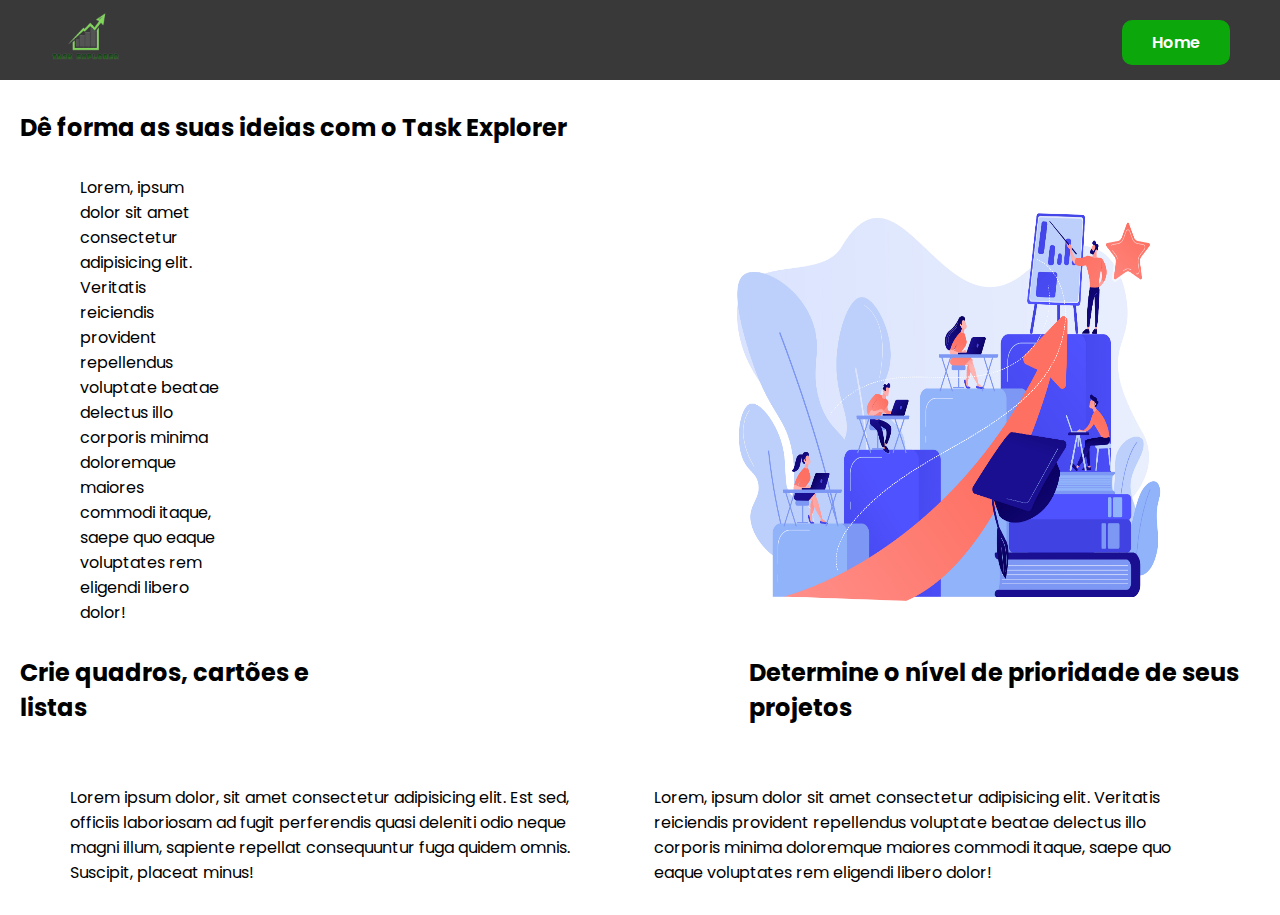
==== funcoes.html @ 201406ca "Add files via upload" ====
<!DOCTYPE html>
<html lang="pt-br">
  <head>
    <meta charset="UTF-8" />
    <meta name="viewport" content="width=device-width, initial-scale=1.0" />
    <link
      href="https://fonts.googleapis.com/css?family=Nunito:400,600,700,800,900"
      rel="stylesheet"
    />
    <link rel="stylesheet" href="css/ferramentas.css" />
    <link rel="icon" href="img/task.png" />

    <title>Funções</title>
  </head>
  <body>
    <header>
      <nav class="menu">
        <div class="logo">
          <a href="homepage.html"
            ><img src="img/task.png" alt="logo" draggable="false"
          /></a>
        </div>
        <ul class="lista">
          <li id="login">
            <a href="painel.php">Home</a>
          </li>
        </ul>
      </nav>
    </header>

    <section>
      <!-- <article class="content_image">
        <img
          src="img/img02.jpg"
          alt=""
          srcset=""
          class="image"
          draggable="false"
        />
      </article>-->
      <h2 class="h2-content">Dê forma as suas ideias com o Task Explorer</h2>
      <article class="main_content_left">
        <p>
          Lorem, ipsum dolor sit amet consectetur adipisicing elit. Veritatis
          reiciendis provident repellendus voluptate beatae delectus illo
          corporis minima doloremque maiores commodi itaque, saepe quo eaque
          voluptates rem eligendi libero dolor!
        </p>
        <img
          src="img/img02.jpg"
          alt=""
          srcset=""
          class="image"
          draggable="false"
        />
      </article>

      <article class="content-h2">
        <h2 class="h2-right">Crie quadros, cartões e listas</h2>
        <h2 class="h2-left">
          Determine o nível de prioridade de seus projetos
        </h2>
      </article>

      <article class="main_content_right">
        <p>
          Lorem ipsum dolor, sit amet consectetur adipisicing elit. Est sed,
          officiis laboriosam ad fugit perferendis quasi deleniti odio neque
          magni illum, sapiente repellat consequuntur fuga quidem omnis.
          Suscipit, placeat minus!
        </p>
        <p>
          Lorem, ipsum dolor sit amet consectetur adipisicing elit. Veritatis
          reiciendis provident repellendus voluptate beatae delectus illo
          corporis minima doloremque maiores commodi itaque, saepe quo eaque
          voluptates rem eligendi libero dolor!
        </p>
      </article>
    </section>
  </body>
</html>
---- css/ferramentas.css ----
@import url("https://fonts.googleapis.com/css2?family=Poppins:wght@200;300;400;500;600;700;800&display=swap");

* {
  margin: 0;
  padding: 0;
}

html {
  font-family: "Poppins", "Nunito";
}

.logo {
  margin-top: 0;
}

.logo img {
  margin-left: 50px;
  width: 70px;
  height: 70px;
  padding: 0;
}

.d-flex {
  display: -ms-flexbox !important;
  display: flex !important;
}

.d-flex img {
  margin-left: 10px;
  margin-top: 0;
  margin-right: 810px;
  width: 70px;
  height: 70px;
  padding: 0;
}

.menu {
  background-color: rgba(0, 0, 0, 0.776);
  display: inline-flex;
  flex-direction: row;
  justify-content: space-between;
  height: 80px;
  width: 100%;
}

#login {
  margin-top: 20px;
  margin-bottom: 20px;
  margin-right: 50px;
  display: inline-block;
  padding: 10px;
  border-radius: 10px;
  transition: 1s;
  background-color: #0ba70b;
}

#login a {
  color: rgb(255, 255, 255);
  font-weight: 600;
  background: none;
  padding: 0 20px;
  text-decoration: none;
}

#login:hover {
  opacity: 0.5;
  padding: 15px;
}

.section {
  display: flex;
  width: 100%;
  height: 100%;
  border: none;
}

.main_content_left {
  display: flex;

  /* Lembrar: quebrar texto e colocar imagem do lado */
}

.h2-content {
  padding: 30px 20px;
}

.main_content_left,
p {
  padding: 0 40px;
}

.main_content_left .image {
  width: 500px;
  margin-left: 400px;
  padding: 0px 40px;
}

.main_content_right {
  display: flex;
  padding: 30px 30px;
}

.content-h2 {
  display: flex;
  padding: 30px 20px;
}

.h2-left {
  margin-left: 220px;
}

.h2-right {
  margin-right: 200px;
}
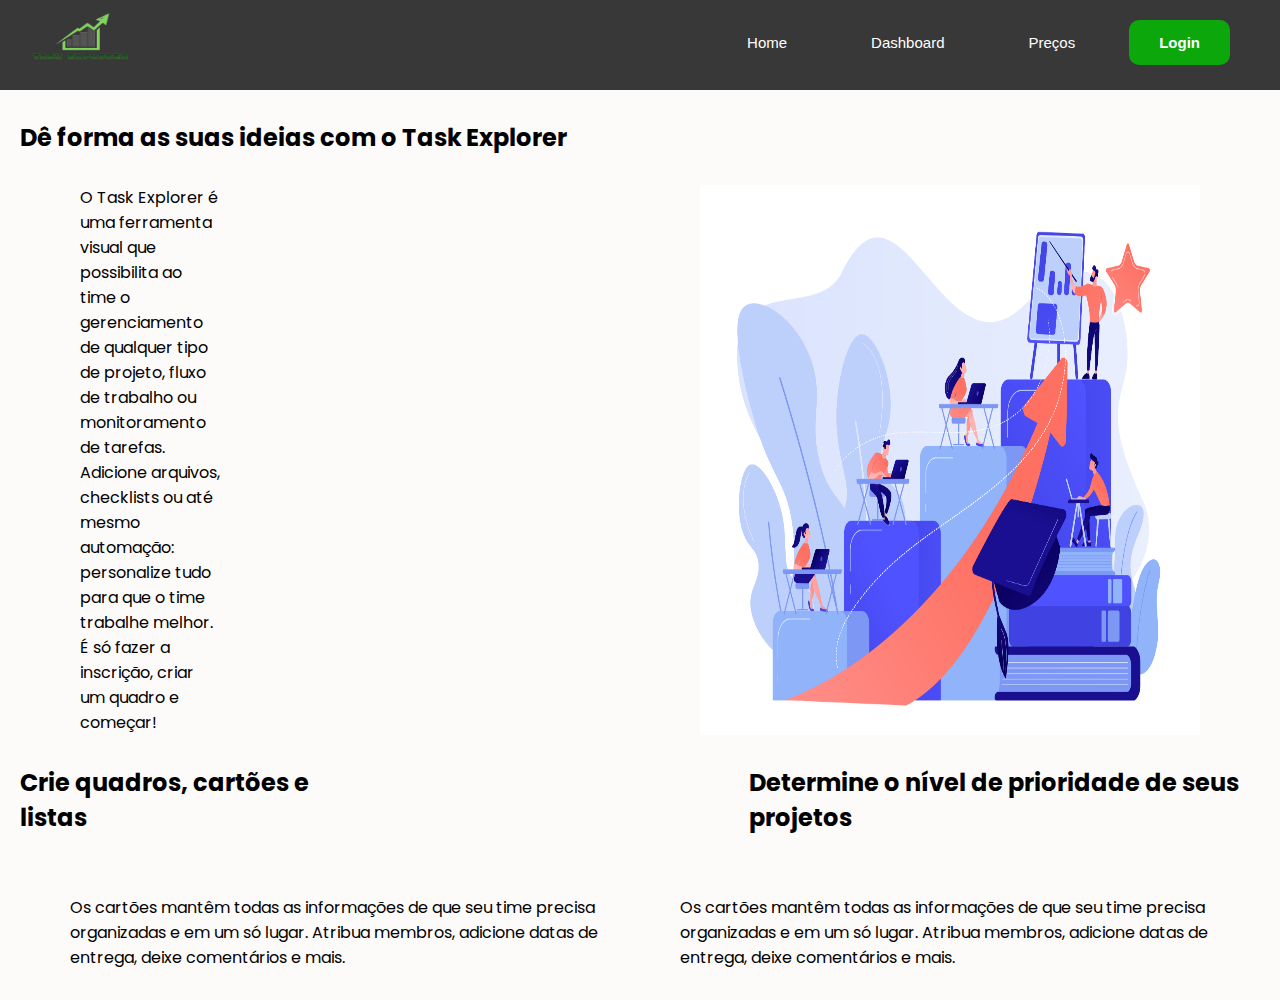
==== commit 11862bd1: "Update funcoes.html" ====
--- a/funcoes.html
+++ b/funcoes.html
@@ -8,6 +8,8 @@
       rel="stylesheet"
     />
     <link rel="stylesheet" href="css/ferramentas.css" />
+    <link href="css/style2.css" rel="stylesheet" />
+    <link href="css/precos.css" rel="stylesheet">
     <link rel="icon" href="img/task.png" />
 
     <title>Funções</title>
@@ -21,8 +23,12 @@
           /></a>
         </div>
         <ul class="lista">
+          <li><a href="homepage.html">Home</a></li>
+          <!-- <ul class="lista"> -->
+          <li><a href="painel.php">Dashboard</a></li>
+          <li><a href="precos.html">Preços</a></li>
           <li id="login">
-            <a href="painel.php">Home</a>
+              <a href="index.php">Login</a>
           </li>
         </ul>
       </nav>
@@ -41,10 +47,11 @@
       <h2 class="h2-content">Dê forma as suas ideias com o Task Explorer</h2>
       <article class="main_content_left">
         <p>
-          Lorem, ipsum dolor sit amet consectetur adipisicing elit. Veritatis
-          reiciendis provident repellendus voluptate beatae delectus illo
-          corporis minima doloremque maiores commodi itaque, saepe quo eaque
-          voluptates rem eligendi libero dolor!
+          O Task Explorer é uma ferramenta visual que possibilita ao time o 
+          gerenciamento de qualquer tipo de projeto, fluxo de trabalho ou 
+          monitoramento de tarefas. Adicione arquivos, checklists ou até mesmo 
+          automação: personalize tudo para que o time trabalhe melhor. É só 
+          fazer a inscrição, criar um quadro e começar!
         </p>
         <img
           src="img/img02.jpg"
@@ -64,16 +71,14 @@
 
       <article class="main_content_right">
         <p>
-          Lorem ipsum dolor, sit amet consectetur adipisicing elit. Est sed,
-          officiis laboriosam ad fugit perferendis quasi deleniti odio neque
-          magni illum, sapiente repellat consequuntur fuga quidem omnis.
-          Suscipit, placeat minus!
+          Os cartões mantêm todas as informações de que seu time
+          precisa organizadas e em um só lugar. Atribua membros, 
+          adicione datas de entrega, deixe comentários e mais.
         </p>
         <p>
-          Lorem, ipsum dolor sit amet consectetur adipisicing elit. Veritatis
-          reiciendis provident repellendus voluptate beatae delectus illo
-          corporis minima doloremque maiores commodi itaque, saepe quo eaque
-          voluptates rem eligendi libero dolor!
+          Os cartões mantêm todas as informações de que seu time
+          precisa organizadas e em um só lugar. Atribua membros,
+          adicione datas de entrega, deixe comentários e mais.
         </p>
       </article>
     </section>
--- a/css/style2.css
+++ b/css/style2.css
@@ -0,0 +1,355 @@
+/*Topo*/
+.main_header {
+  width: 100%;
+  background-color: #2d3142;
+}
+
+.main_header .main_header_content {
+  max-width: 1300px;
+  margin: 0 auto;
+  display: flex;
+  flex-wrap: wrap;
+}
+
+.main_header .main_header_content .logo {
+  flex-basis: 330px;
+  padding: 20px;
+  width: 290px;
+}
+
+.main_header .main_header_content .main_header_content_menu {
+  flex-basis: calc(100% - 330px);
+  display: flex;
+  justify-content: flex-end;
+}
+
+.main_header_content_menu ul {
+  display: flex;
+  align-items: stretch;
+}
+
+.main_header_content_menu ul li {
+  list-style: none;
+  display: flex;
+  align-items: center;
+}
+
+.main_header_content_menu ul li a {
+  padding: 0 26px;
+  display: flex;
+  align-items: center;
+  height: 100%;
+  color: #d36833;
+}
+
+.main_header_content_menu ul li a:hover {
+  color: #fff;
+  background-color: #d36833;
+}
+/*FIM - TOPO*/
+
+/*INICIO - 1ª DOBRA*/
+
+.main_cta {
+  width: 100%;
+  background-image: url("../IMG/bg_main_home.png");
+  background-color: #2d3142;
+  background-repeat: no-repeat;
+  background-position: center center;
+  background-size: cover;
+}
+.main_cta .main_cta_content {
+  max-width: 1300px;
+  margin: 0 auto;
+}
+.main_cta .main_cta_content h1 {
+  font-size: 3em;
+  color: #fff;
+  font-weight: 700;
+  text-align: center;
+}
+
+.main_cta .main_cta_content p {
+  font-size: 1.875em;
+  color: #fff;
+  font-weight: 400;
+  text-align: center;
+  margin: 20px 0;
+}
+.main_cta .main_cta_content .btn {
+  background-color: #d36833;
+  color: #fff;
+  font-size: 0.8em;
+  padding: 10px 40px;
+  border-radius: 5px;
+  -moz-border-radius: 5px;
+  -webkit-border-radius: 5px;
+}
+
+.main_cta .main_cta_content .main_cta_content_spacer {
+  margin: 0 auto;
+  max-width: 1300px;
+  padding: 170px 40px;
+}
+
+/*FIM - 1ª DOBRA*/
+
+/*INICIO SESSÃO DE ARTIGOS*/
+.main_blog {
+  max-width: calc(1300px - 40px);
+  padding: 0 20px;
+  margin: 0 auto;
+  display: flex;
+  justify-content: space-between;
+  flex-wrap: wrap;
+  background-color: #fff;
+}
+
+.main_blog_header {
+  flex-basis: 100%;
+  margin: 30px 0;
+}
+
+.main_blog_header h1 {
+  color: #333;
+  margin-bottom: 5px;
+  font-size: 1.8em;
+}
+
+.main_blog article {
+  flex-basis: calc(25% - 20px);
+  margin-bottom: 30px;
+  opacity: 0.7;
+}
+
+.main_blog article:hover {
+  opacity: 1;
+}
+
+.main_blog article p {
+  margin: 10px 0;
+}
+
+.main_blog article img {
+  width: 100%;
+}
+
+.category {
+  margin: 10px 0;
+  font-size: 0.875em;
+  color: #d36833;
+}
+
+.main_blog article h2 {
+  font-weight: 300;
+  color: #333;
+  font-size: 1.2em;
+}
+
+.main_blog article h2 a {
+  color: #333;
+}
+/*FIM SESSÃO DE ARTIGOS*/
+
+
+
+/*INCICIO DOBRA CURSOS*/
+.main_course {
+  width: 100%;
+}
+
+.main_course_header {
+  max-width: 780px;
+  margin: 0 auto;
+  text-align: center;
+  color: #333;
+  margin-bottom: 40px;
+}
+
+.main_course_header img {
+  margin-bottom: 20px;
+}
+
+.main_course_header h1 {
+  font-size: 3em;
+  margin-bottom: 10px;
+  color: #333;
+}
+
+.main_course_content {
+  max-width: 1300px;
+  margin: 0 auto;
+  display: flex;
+  flex-wrap: wrap;
+  justify-content: space-around;
+  margin-bottom: 40px;
+}
+.main_course_content article {
+  flex-basis: 48%;
+  margin: 20px 0;
+  background-color: #ebebeb;
+  border-radius: 5px;
+  -moz-border-radius: 5px;
+  -webkit-border-radius: 5px;
+  padding: 20px;
+}
+
+.main_course_content article h2 {
+  font-size: 1.3em;
+  color: #333;
+  margin-bottom: 4px;
+}
+
+.main_course_content article p {
+  font-size: 0.9em;
+  color: #333;
+}
+/*FIM DOBRA CURSOS*/
+
+
+
+/*INICIO DOBRA RODAPÉ*/
+.main_optin_footer {
+  width: 100%;
+  background-color: #f7f7f7;
+}
+
+.main_optin_footer_content {
+  max-width: 1300px;
+  padding: 40px 0;
+  text-align: center;
+  color: #ffffff;
+  margin: 0 auto;
+}
+.main_optin_footer_content h1 {
+  font-size: 1.4em;
+  margin-bottom: 40px;
+}
+
+.main_optin_footer_content .btn {
+  color: #fff;
+  padding: 10px 20px;
+  font-size: 1.2em;
+  background-color: #d36833;
+  border-radius: 5px;
+}
+.main_optin_footer_content a:hover {
+  background-color: #2d3142;
+  color: #fff;
+}
+
+.main_footer {
+  max-width: 1300px;
+  padding: 40px 0;
+  margin: 0 20px;
+  color: #333;
+  display: flex;
+  justify-content: space-between;
+  flex-wrap: wrap;
+}
+
+.main_footer header {
+  flex-basis: 100%;
+}
+
+.main_footer header h1 {
+  font-size: 1.4em;
+  margin-bottom: 40px;
+}
+
+.main_footer article h2 {
+  margin-bottom: 20px;
+}
+
+.main_footer article ul li {
+  list-style: none;
+  margin: 5px 0;
+}
+.main_footer article ul li a {
+  color: #333;
+}
+.main_footer article ul li a:hover {
+  text-decoration: underline;
+}
+.main_footer_our_pages,
+.main_footer_links {
+  flex-basis: 25%;
+}
+
+.main_footer_about {
+  flex-basis: 50%;
+}
+.main_footer_rights {
+  background-color: #f7f7f7;
+  width: 100%;
+  text-align: center;
+  padding: 20px 0;
+  font-size: 0.9em;
+  color: #333;
+  font-weight: 300;
+  border-top: 1px solid #ebebeb;
+}
+/*FIM DOBRA RODAPÉ*/
+/* Rodape2 */
+.rodape {
+  background-color: #fff;
+}
+/* fim Rodape2 */
+
+/* rede social */
+.main_tutor_social_network {
+  max-width: 800px;
+  margin: 0 auto;
+  background-color: #4ef74b;
+  border-radius: 5px;
+  padding: 20px;
+  display: flex;
+  flex-wrap: wrap;
+  justify-content: space-around;
+  color: #fff;
+  
+}
+.main_tutor_social_network > header h2 {
+ margin-left: 5cm;
+}
+
+.main_tutor_social_network > header {
+  flex-basis: 100%;
+  font-size: 1.2em;
+  margin-bottom: 40px;
+}
+
+.main_tutor_social_network > article {
+  flex-basis: 20%;
+}
+
+.main_tutor_social_network > article h3 {
+  font-size: 0.8em;
+  margin-bottom: 10px;
+}
+
+.main_tutor_social_network > article h3 a {
+  background-color: #fff;
+  padding: 10px 20px;
+  border-radius: 5px;
+  color: #d36833;
+}
+
+.main_tutor_social_network > article h3 a:hover {
+  background-color: #2d3142;
+  color: #fff;
+}
+/* fim rede social */
+
+/* endereço */
+.main_school_adress {
+  flex-basis: 100%;
+  padding: 55px 0;
+  text-align: center;
+}
+.main_school_adress h2 {
+  font-size: 1.5em;
+  margin-bottom: 5px;
+  
+}
+/* fim endereço */--- a/css/precos.css
+++ b/css/precos.css
@@ -0,0 +1,88 @@
+
+@import url("https://fonts.googleapis.com/css2?family=Poppins:wght@200;300;400;500;600;700;800&display=swap");
+
+* {
+    margin: 0;
+    padding: 0;
+  }
+  body {
+    box-sizing: border-box;
+    background-color: #fdfafa;
+    width: 100%;
+    height: 100vh;
+    font-family: "Poppins", sans-serif;
+  }
+
+.menu{
+    background-color: rgba(0, 0, 0, 0.776);
+    display: flex;
+    justify-content:space-between;
+    height: 90px;
+    width: 100%;
+}
+
+.menu img{
+    width: 100px;
+    margin-left: 30px;
+    margin-bottom: 60px;
+}
+
+.lista li{
+    margin: 0px 20px 0px auto;
+  justify-items: right;
+  display: inline-block;
+  padding: 30px;
+  transition: 1s; 
+}
+
+.lista li a{
+    text-decoration: none;
+    color: rgb(255, 255, 255);
+    font-family: Arial, Helvetica, sans-serif;
+    font-size: 15px;
+    font-weight: 500;
+    border-radius: 10px;
+}
+
+.lista li a:hover {
+    opacity: 0.8;
+    color: #0ba70b;
+}
+
+.btn{
+    margin-top:20px;
+    margin-bottom:20px ;
+    margin-right: 50px;
+    display: inline-block;
+    padding: 10px;
+    border-radius: 10px;
+    transition: 1s;
+    color: rgb(255, 255, 255);
+}
+
+.btn:hover{
+    opacity: 0.8;
+    color: #0ba70b;
+}
+
+.box{
+    display: block;
+    width: 100%;
+    align-items: center;
+    justify-content: center;
+    text-align: center;
+}
+
+.display-4{
+    color: black;
+    height: 90px;
+    padding: 20px 0;
+}
+
+.box p{
+    color: black;
+}
+
+.container .card-body{
+    height: 50%;
+}
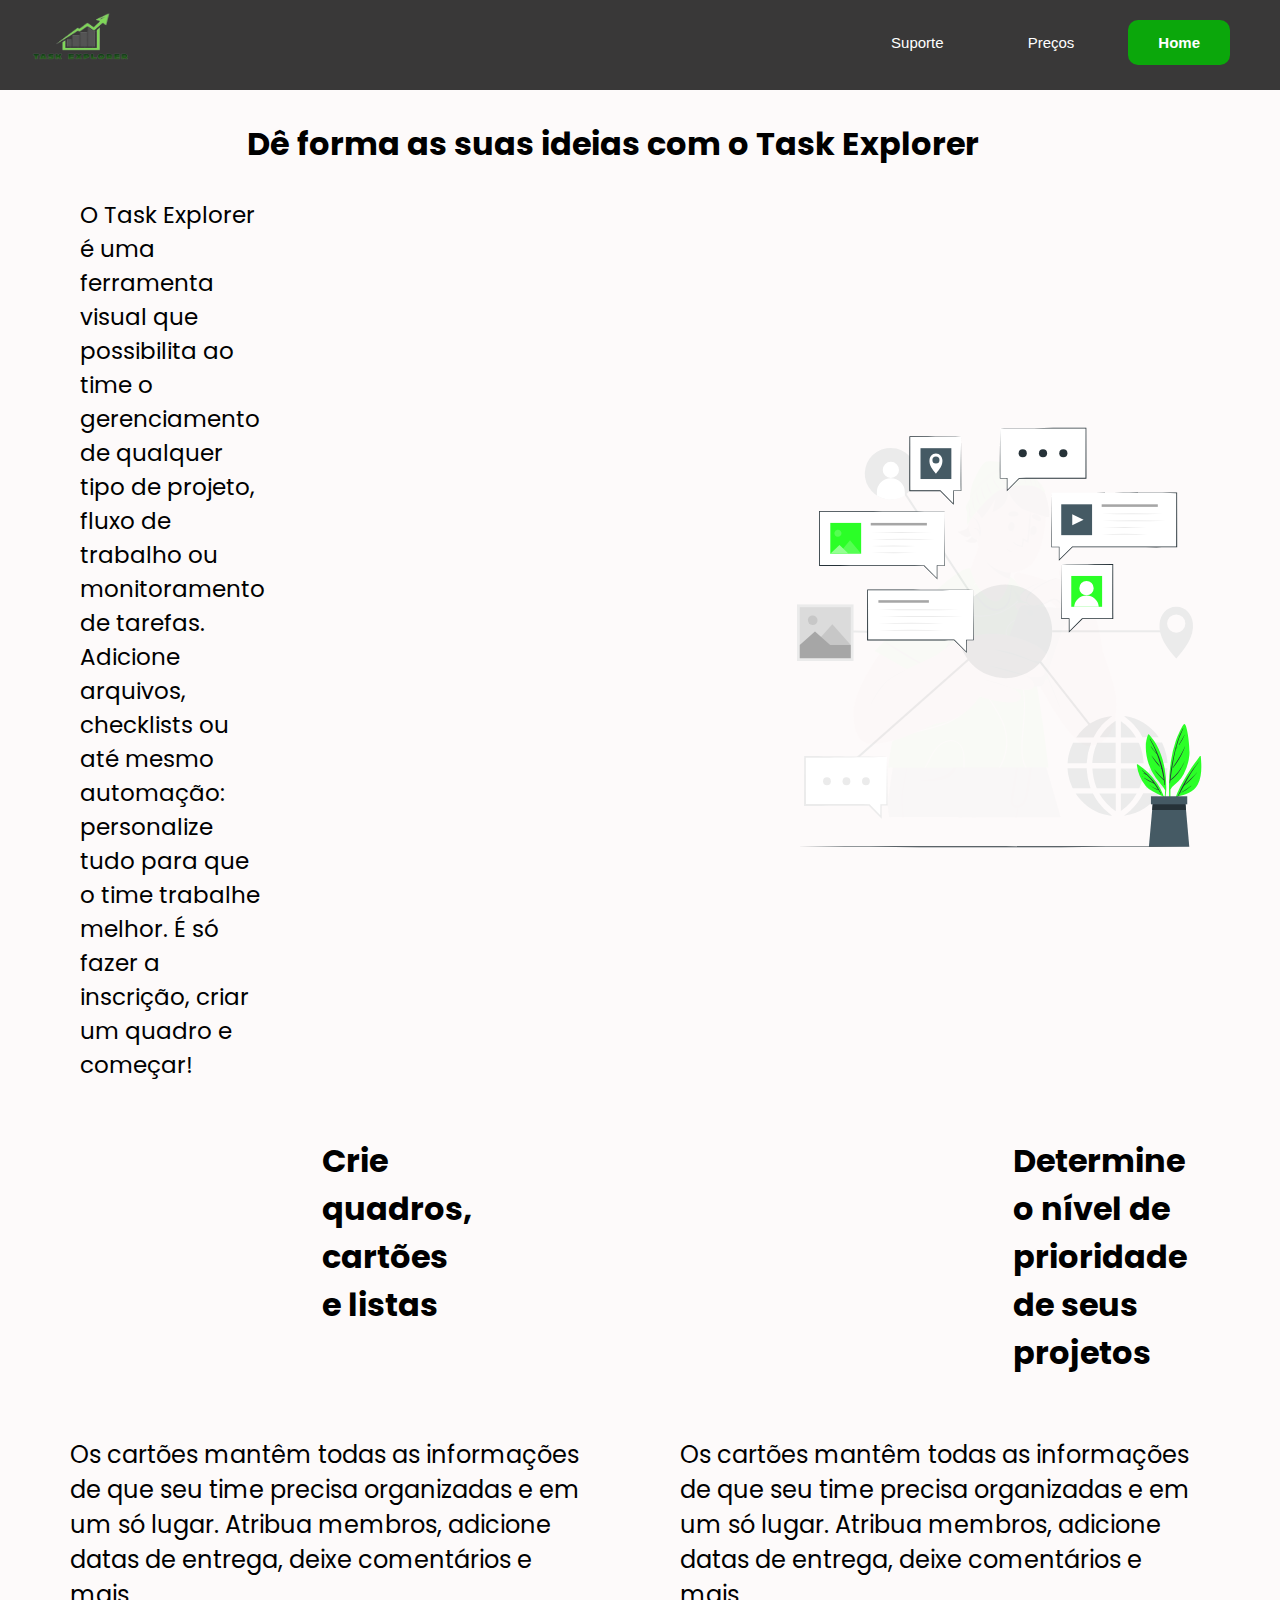
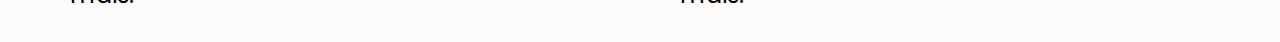
==== commit 271dc909: "Update funcoes.html" ====
--- a/funcoes.html
+++ b/funcoes.html
@@ -23,12 +23,11 @@
           /></a>
         </div>
         <ul class="lista">
-          <li><a href="homepage.html">Home</a></li>
           <!-- <ul class="lista"> -->
-          <li><a href="painel.php">Dashboard</a></li>
+          <li><a href="suporte.html">Suporte</a></li>
           <li><a href="precos.html">Preços</a></li>
           <li id="login">
-              <a href="index.php">Login</a>
+              <a href="painel.php">Home</a>
           </li>
         </ul>
       </nav>
@@ -54,13 +53,17 @@
           fazer a inscrição, criar um quadro e começar!
         </p>
         <img
-          src="img/img02.jpg"
+          src="img/instant-information-animate.svg"
           alt=""
           srcset=""
           class="image"
           draggable="false"
         />
-      </article>
+      </article><br>
+
+      <div class="separator">
+
+      </div>
 
       <article class="content-h2">
         <h2 class="h2-right">Crie quadros, cartões e listas</h2>
--- a/css/ferramentas.css
+++ b/css/ferramentas.css
@@ -82,11 +82,15 @@
 
 .h2-content {
   padding: 30px 20px;
+  font-size: xx-large;
+  margin-left: 6cm; /*Deixe assim*/
+  margin-right: 2cm;/*Deixe assim*/
 }
 
 .main_content_left,
 p {
   padding: 0 40px;
+  font-size: larger;
 }
 
 .main_content_left .image {
@@ -100,15 +104,23 @@
   padding: 30px 30px;
 }
 
+.main_content_right p {
+  font-size: x-large;
+  text-align: left;
+}
 .content-h2 {
   display: flex;
   padding: 30px 20px;
 }
 
 .h2-left {
-  margin-left: 220px;
+  margin-left: 9cm; /*Deixe assim*/
+  margin-right: 2cm;/*Deixe assim*/
+  font-size: xx-large;
 }
 
 .h2-right {
-  margin-right: 200px;
+  margin-right: 200px;/*Deixe assim*/
+  margin-left: 8cm;/*Deixe assim*/
+  font-size: xx-large;
 }
--- a/css/style2.css
+++ b/css/style2.css
@@ -97,7 +97,7 @@
 /*INICIO SESSÃO DE ARTIGOS*/
 .main_blog {
   max-width: calc(1300px - 40px);
-  padding: 0 20px;
+ 
   margin: 0 auto;
   display: flex;
   justify-content: space-between;
@@ -293,6 +293,9 @@
 /* Rodape2 */
 .rodape {
   background-color: #fff;
+  align-items: center;
+  text-align: center;
+  margin-left:300px;
 }
 /* fim Rodape2 */
 
@@ -352,4 +355,4 @@
   margin-bottom: 5px;
   
 }
-/* fim endereço */+/* fim endereço */
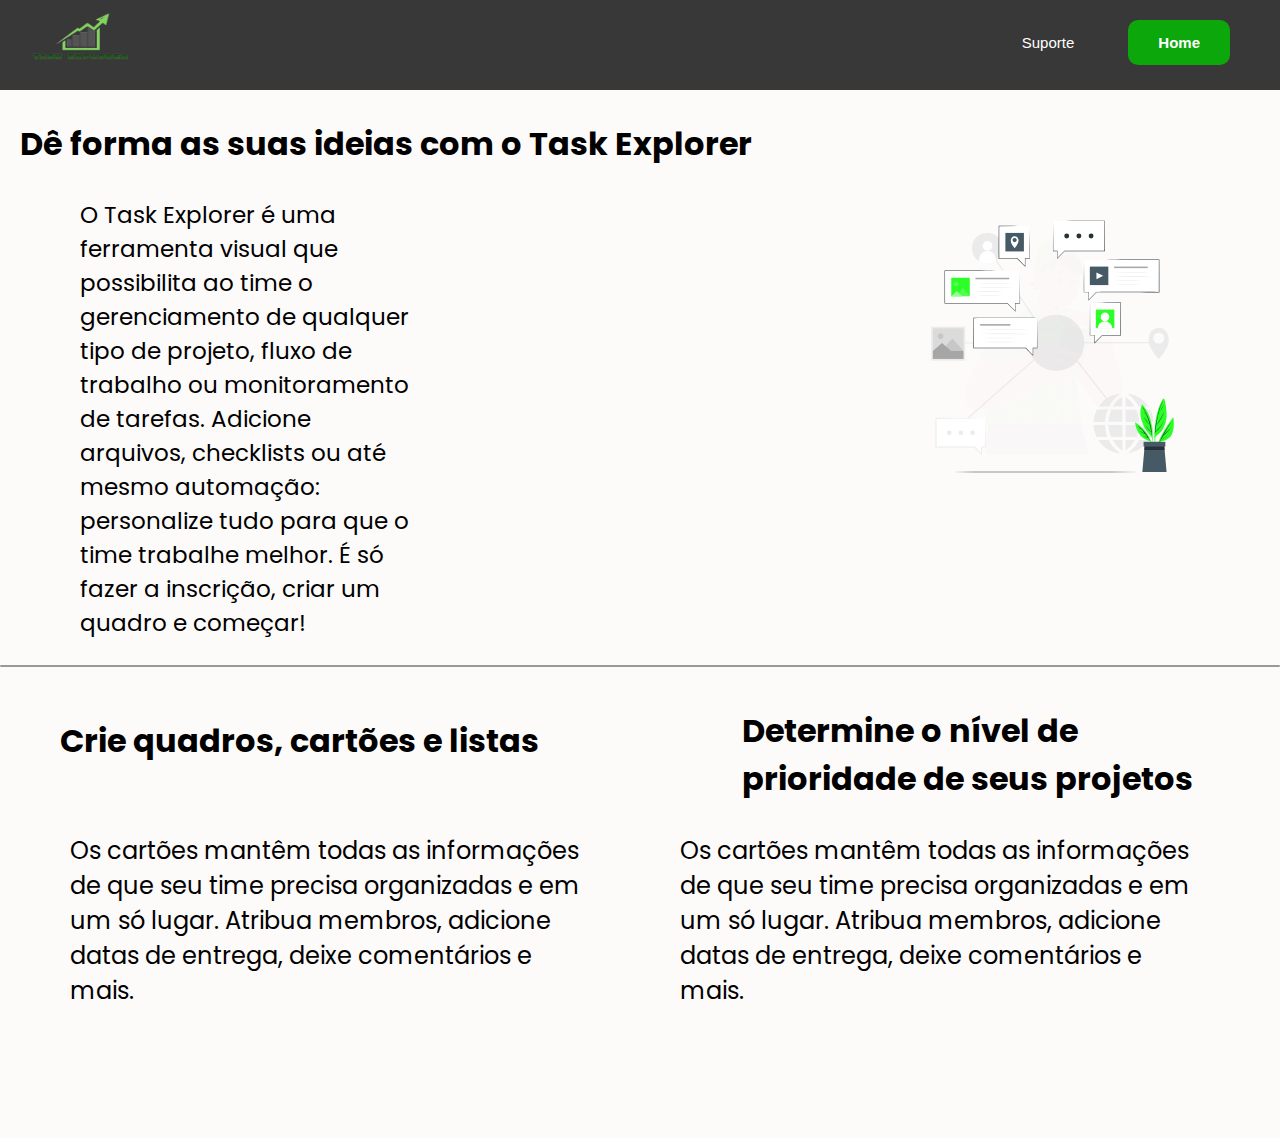
==== commit b0166da8: "Update funcoes.html" ====
--- a/funcoes.html
+++ b/funcoes.html
@@ -25,7 +25,7 @@
         <ul class="lista">
           <!-- <ul class="lista"> -->
           <li><a href="suporte.html">Suporte</a></li>
-          <li><a href="precos.html">Preços</a></li>
+          
           <li id="login">
               <a href="painel.php">Home</a>
           </li>
--- a/css/ferramentas.css
+++ b/css/ferramentas.css
@@ -83,8 +83,8 @@
 .h2-content {
   padding: 30px 20px;
   font-size: xx-large;
-  margin-left: 6cm; /*Deixe assim*/
-  margin-right: 2cm;/*Deixe assim*/
+  margin-right: 10px; /*Deixe assim*/
+
 }
 
 .main_content_left,
@@ -94,8 +94,10 @@
 }
 
 .main_content_left .image {
-  width: 500px;
+  width: 1000px;
+  height: 300px;
   margin-left: 400px;
+  margin-bottom: 60px;
   padding: 0px 40px;
 }
 
@@ -105,22 +107,31 @@
 }
 
 .main_content_right p {
+  margin-bottom: 100px;
   font-size: x-large;
   text-align: left;
 }
 .content-h2 {
   display: flex;
-  padding: 30px 20px;
+
 }
 
 .h2-left {
-  margin-left: 9cm; /*Deixe assim*/
-  margin-right: 2cm;/*Deixe assim*/
+  width: 40%;
+  font-size: xx-large;
+  margin-left: 170px;
+  margin-top: 40px;
+}
+
+.h2-right {
+  margin-left: 60px;
+  margin-top: 50px;
+  width: 40%;
   font-size: xx-large;
 }
 
-.h2-right {
-  margin-right: 200px;/*Deixe assim*/
-  margin-left: 8cm;/*Deixe assim*/
-  font-size: xx-large;
+.separator{
+  background: #999;
+  height: 2px;
+  border-radius: 1px;
 }
